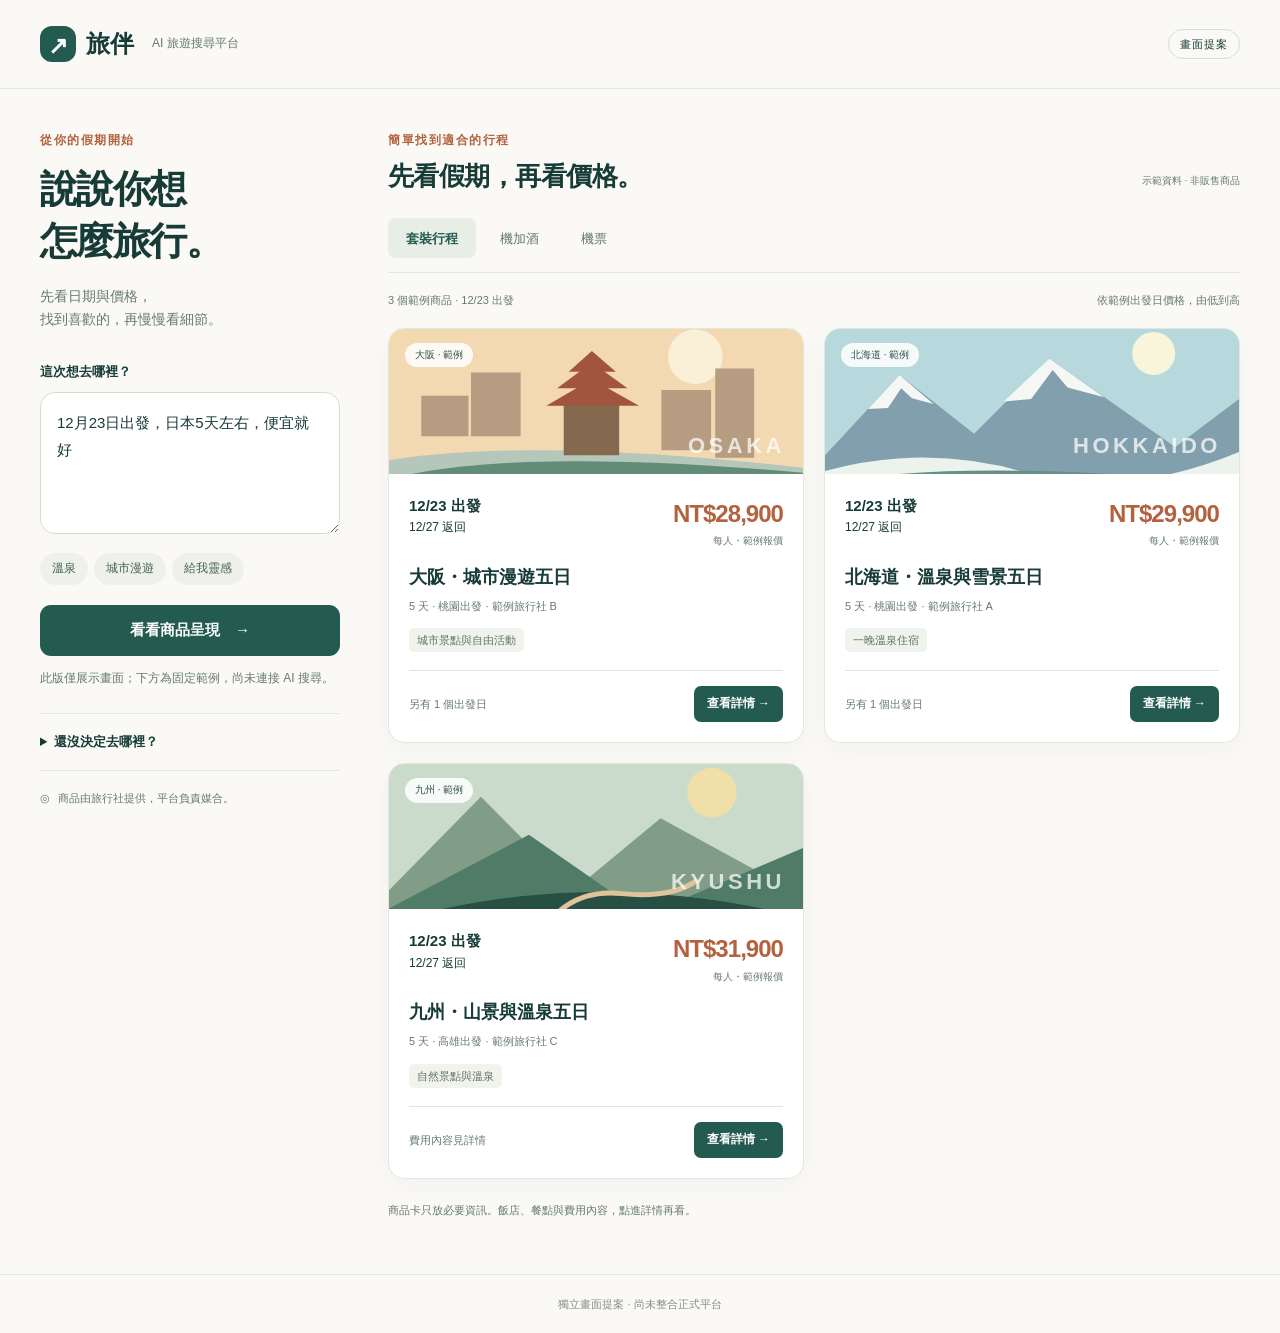
==== 作業區/獨立展示/index.html @ 34f6a296 "納入三家參考方向，新增獨立商品展示網頁" ====
<!doctype html>
<html lang="zh-Hant">
<head>
  <!-- 中文說明：獨立的畫面提案，僅讀取本資料夾範例資料，不連接商品系統或外部 AI。 -->
  <meta charset="utf-8"><meta name="viewport" content="width=device-width, initial-scale=1">
  <title>旅伴｜旅遊媒合畫面提案</title>
  <link rel="stylesheet" href="style.css"><script src="app.js" defer></script>
</head>
<body data-page="catalog">
  <header class="site-header"><a class="brand" href="index.html"><span class="brand-mark" aria-hidden="true">↗</span>旅伴<span class="brand-sub">AI 旅遊搜尋平台</span></a><span class="demo-badge">畫面提案</span></header>
  <main class="workspace">
    <aside class="search-panel" aria-label="需求輸入">
      <p class="eyebrow">從你的假期開始</p>
      <h1>說說你想<br>怎麼旅行。</h1>
      <p class="muted">先看日期與價格，<br>找到喜歡的，再慢慢看細節。</p>
      <form id="preview-form">
        <label for="request">這次想去哪裡？</label>
        <textarea id="request" maxlength="500" rows="4" placeholder="12月23日出發，日本5天左右，便宜就好">12月23日出發，日本5天左右，便宜就好</textarea>
        <div class="quick-tags" aria-label="填入需求文字"><button type="button" data-phrase="想泡溫泉">溫泉</button><button type="button" data-phrase="想逛街與看城市景點">城市漫遊</button><button type="button" data-phrase="還沒決定目的地，想聽旅遊建議">給我靈感</button></div>
        <button class="primary full" type="submit">看看商品呈現 <span aria-hidden="true">→</span></button>
        <p id="preview-status" class="small muted" role="status">此版僅展示畫面；下方為固定範例，尚未連接 AI 搜尋。</p>
      </form>
      <details class="inspiration"><summary>還沒決定去哪裡？</summary><p><span class="small-label">旅遊建議</span>想泡湯，可以先了解北海道；想逛街，可以先了解東京或大阪。建議不是可購買商品，日期與價格仍須看旅行社商品。</p></details>
      <div class="panel-foot"><span aria-hidden="true">◎</span> 商品由旅行社提供，平台負責媒合。</div>
    </aside>
    <section class="catalog" aria-labelledby="results-title">
      <div class="catalog-heading"><div><p class="eyebrow">簡單找到適合的行程</p><h2 id="results-title">先看假期，再看價格。</h2></div><span class="tiny-note">示範資料 · 非販售商品</span></div>
      <div class="category-tabs" role="group" aria-label="商品類型"><button type="button" data-category="tour" aria-pressed="true">套裝行程</button><button type="button" data-category="bundle" aria-pressed="false">機加酒</button><button type="button" data-category="flight" aria-pressed="false">機票</button></div>
      <div class="result-caption"><span id="result-count"></span><span>依範例出發日價格，由低到高</span></div>
      <div id="product-grid" class="product-grid"></div>
      <noscript><p>請啟用 JavaScript，以查看商品配置與詳情。</p></noscript>
      <p class="catalog-foot">商品卡只放必要資訊。飯店、餐點與費用內容，點進詳情再看。</p>
    </section>
  </main>
  <footer class="site-footer">獨立畫面提案 · 尚未整合正式平台</footer>
</body>
</html>
---- 作業區/獨立展示/style.css ----
/* 中文說明：共用視覺樣式。桌面將需求放左側；窄螢幕依序顯示輸入與單欄商品卡。 */
:root{--ink:#173b37;--muted:#667970;--paper:#faf9f5;--green:#245b50;--line:#e2e7df;--warm:#b3613e;--white:#fff; color-scheme:light}
*{box-sizing:border-box}body{margin:0;background:var(--paper);color:var(--ink);font:15px/1.65 "Microsoft JhengHei","Noto Sans TC",sans-serif}button,textarea,select{font:inherit}a{color:inherit}button,a,summary{touch-action:manipulation}button{cursor:pointer}a{text-decoration:none}button:focus-visible,a:focus-visible,summary:focus-visible,textarea:focus-visible,select:focus-visible{outline:3px solid #c98757;outline-offset:4px}button:disabled{cursor:default}h1,h2,h3,p{margin-top:0}h1,h2,h3{line-height:1.35}.muted{color:var(--muted)}.small{font-size:12px}.eyebrow{font-size:12px;letter-spacing:.13em;color:var(--warm);font-weight:700;margin-bottom:14px}
.site-header{max-width:1360px;margin:auto;padding:24px 40px;display:flex;align-items:center;justify-content:space-between;border-bottom:1px solid var(--line);gap:12px}.brand{display:flex;align-items:center;gap:10px;font-size:24px;font-weight:700;white-space:nowrap}.brand-mark{display:grid;place-items:center;background:var(--green);color:white;width:36px;height:36px;border-radius:12px}.brand-sub{font-size:12px;color:var(--muted);font-weight:400;margin-left:8px}.demo-badge{font-size:11px;letter-spacing:.08em;border:1px solid #d4ded4;border-radius:50px;padding:5px 11px;white-space:nowrap}
.workspace{max-width:1360px;margin:auto;padding:42px 40px 55px;display:grid;grid-template-columns:300px minmax(0,1fr);gap:48px}.search-panel{align-self:start;position:sticky;top:26px}.search-panel h1{font-size:38px;font-weight:700;letter-spacing:-.04em;margin-bottom:18px}.search-panel>.muted{margin-bottom:30px;font-size:14px}label{display:block;font-weight:700;font-size:13px;margin-bottom:9px}textarea{width:100%;resize:vertical;border:1px solid #d2ddd2;border-radius:15px;background:white;padding:16px;min-height:134px;max-height:350px;color:var(--ink);line-height:1.8}.quick-tags{display:flex;gap:6px;flex-wrap:wrap;margin:12px 0 20px}.quick-tags button{background:#edf1e9;border:0;padding:6px 12px;border-radius:50px;color:#476353;font-size:12px}.primary{background:var(--green);color:white;border:0;border-radius:11px;padding:13px 20px;min-height:46px;display:inline-flex;align-items:center;justify-content:center;gap:15px;font-weight:700}.primary:hover{background:#17463c}.full{width:100%}#preview-status{margin:12px 0 25px;line-height:1.7}.inspiration{border-top:1px solid var(--line);padding:17px 0}.inspiration summary{font-size:13px;cursor:pointer;font-weight:700}.inspiration p{font-size:13px;color:var(--muted);padding-top:14px;margin:0}.small-label{display:block;font-size:11px;font-weight:700;color:var(--warm);margin-bottom:5px}.panel-foot{border-top:1px solid var(--line);padding-top:18px;font-size:11px;color:var(--muted)}.panel-foot span{margin-right:5px}
.catalog-heading{display:flex;justify-content:space-between;align-items:flex-end;gap:16px;margin-bottom:24px}.catalog-heading .eyebrow{margin-bottom:9px}.catalog-heading h2{font-size:26px;margin:0;letter-spacing:-.02em}.tiny-note{color:var(--muted);font-size:10px;white-space:nowrap;padding-bottom:5px}.category-tabs{display:flex;gap:6px;border-bottom:1px solid var(--line);padding-bottom:14px}.category-tabs button{border:0;background:transparent;border-radius:7px;color:var(--muted);padding:8px 18px;font-size:13px;min-height:40px}.category-tabs button[aria-pressed=true]{background:#e8eee5;color:var(--green);font-weight:700}.result-caption{display:flex;justify-content:space-between;color:var(--muted);font-size:11px;gap:12px;margin:18px 0}.product-grid{display:grid;grid-template-columns:repeat(2,minmax(0,1fr));gap:20px}.product-card{background:white;border:1px solid var(--line);border-radius:16px;overflow:hidden;box-shadow:0 8px 25px #1b433309;transition:transform .15s}.product-card:hover{transform:translateY(-3px)}.cover{height:145px;position:relative;overflow:hidden;background:#d6e8e7}.cover svg{display:block;width:100%;height:100%;object-fit:cover}.cover-label{position:absolute;left:16px;top:14px;background:#ffffffdd;color:#315248;padding:4px 10px;border-radius:20px;font-size:10px}.cover-word{position:absolute;right:18px;bottom:9px;color:#ffffffba;font-size:22px;letter-spacing:.16em;font-weight:700}.card-body{padding:20px}.date-price{display:flex;justify-content:space-between;gap:10px;align-items:start;margin-bottom:15px}.date-block{font-size:12px}.date-block strong{display:block;font-size:15px;font-weight:700}.price{font-size:24px;font-weight:700;color:var(--warm);letter-spacing:-.04em;text-align:right;white-space:nowrap}.price small{display:block;color:var(--muted);font-size:10px;font-weight:400;letter-spacing:0}.card-body h3{font-size:18px;margin-bottom:8px}.meta{font-size:11px;color:var(--muted);margin:0 0 12px;overflow-wrap:anywhere}.highlight{display:inline-block;color:#617462;background:#f1f3ed;border-radius:5px;padding:3px 8px;font-size:11px;margin-bottom:18px}.card-bottom{display:flex;justify-content:space-between;align-items:center;gap:10px;border-top:1px solid var(--line);padding-top:15px}.other-dates{font-size:11px;color:var(--muted)}.card-link{background:var(--green);color:white;padding:8px 13px;border-radius:7px;font-size:12px;font-weight:700}.card-link:hover{background:#17463c}.catalog-foot{font-size:11px;color:var(--muted);margin:22px 0 0}.site-footer{text-align:center;border-top:1px solid var(--line);padding:20px;color:#829084;font-size:11px}
/* 中文說明：詳情頁將選定梯次和報價集中顯示，其他資訊按閱讀順序排列。 */
.detail-main{max-width:1000px;margin:auto;padding:30px 32px 55px}.back-link{font-size:13px;color:var(--muted);display:inline-block;margin-bottom:22px}.detail-layout{display:grid;grid-template-columns:minmax(0,1fr) 285px;gap:30px;align-items:start}.detail-content .cover{height:230px;border-radius:16px;margin-bottom:23px}.detail-content h1{font-size:30px;margin:0 0 9px}.detail-section{padding:22px 0;border-top:1px solid var(--line)}.detail-section h2{font-size:17px;margin-bottom:12px}.detail-section p{font-size:14px;margin-bottom:10px;color:#50645a}.itinerary{margin:0;padding-left:25px;color:#50645a;font-size:14px}.itinerary li{margin:8px 0}.booking-panel{position:sticky;top:24px;background:white;border:1px solid var(--line);border-radius:15px;padding:24px}.booking-panel h2{font-size:17px;margin-bottom:18px}.booking-panel select{width:100%;background:white;color:var(--ink);border:1px solid #d2ddd2;border-radius:8px;padding:10px;margin-bottom:16px}.booking-price{font-size:31px;color:var(--warm);font-weight:700;letter-spacing:-.04em;margin:0 0 10px}.booking-caption{font-size:12px;color:var(--muted);margin-bottom:23px}.contact-note{background:#f4f6ef;border-radius:8px;padding:12px;font-size:12px;margin-bottom:18px}.quiet-button{background:white;border:1px solid var(--line);padding:10px 13px;min-height:44px;border-radius:8px;color:var(--green);font-size:12px;font-weight:700}.contact-preview{margin:13px 0 0;font-size:12px;color:var(--muted)}.contact-preview[hidden]{display:none}.invalid-product{padding:40px;background:white;border:1px solid var(--line);border-radius:15px}
/* 中文說明：760px 以下移除左右分欄。手機保留同一份商品資訊，不額外複製資料。 */
@media(max-width:1050px){.workspace{gap:28px;grid-template-columns:260px minmax(0,1fr);padding:30px 26px}.catalog-heading{display:block}.tiny-note{display:block;margin-top:10px}.card-body{padding:16px}.date-price{display:block}.price{text-align:left;font-size:23px;margin-top:8px}.price small{display:inline;margin-left:7px}.search-panel h1{font-size:32px}.brand-sub{margin-left:3px}}
@media(max-width:760px){.site-header{padding:18px 20px}.brand-sub{display:none}.workspace{grid-template-columns:1fr;gap:30px;padding:30px 20px}.search-panel{position:static}.search-panel h1{font-size:30px;margin-bottom:10px}.search-panel h1 br,.search-panel>.muted br{display:none}.search-panel>.muted{margin-bottom:20px}.panel-foot{display:none}.inspiration{padding-bottom:0}.catalog-heading h2{font-size:24px}.detail-layout{grid-template-columns:1fr}.booking-panel{position:static;grid-row:1}.detail-main{padding:22px 20px}.detail-content h1{font-size:26px}.date-price{display:flex}.price{text-align:right;margin-top:0}.price small{display:block;margin:0}}
@media(max-width:500px){.product-grid{grid-template-columns:1fr}.cover{height:155px}.card-body{padding:20px}.result-caption{flex-wrap:wrap}.category-tabs button{padding:8px 16px}.detail-content .cover{height:185px}}
@media(prefers-reduced-motion:reduce){.product-card{transition:none}.product-card:hover{transform:none}}
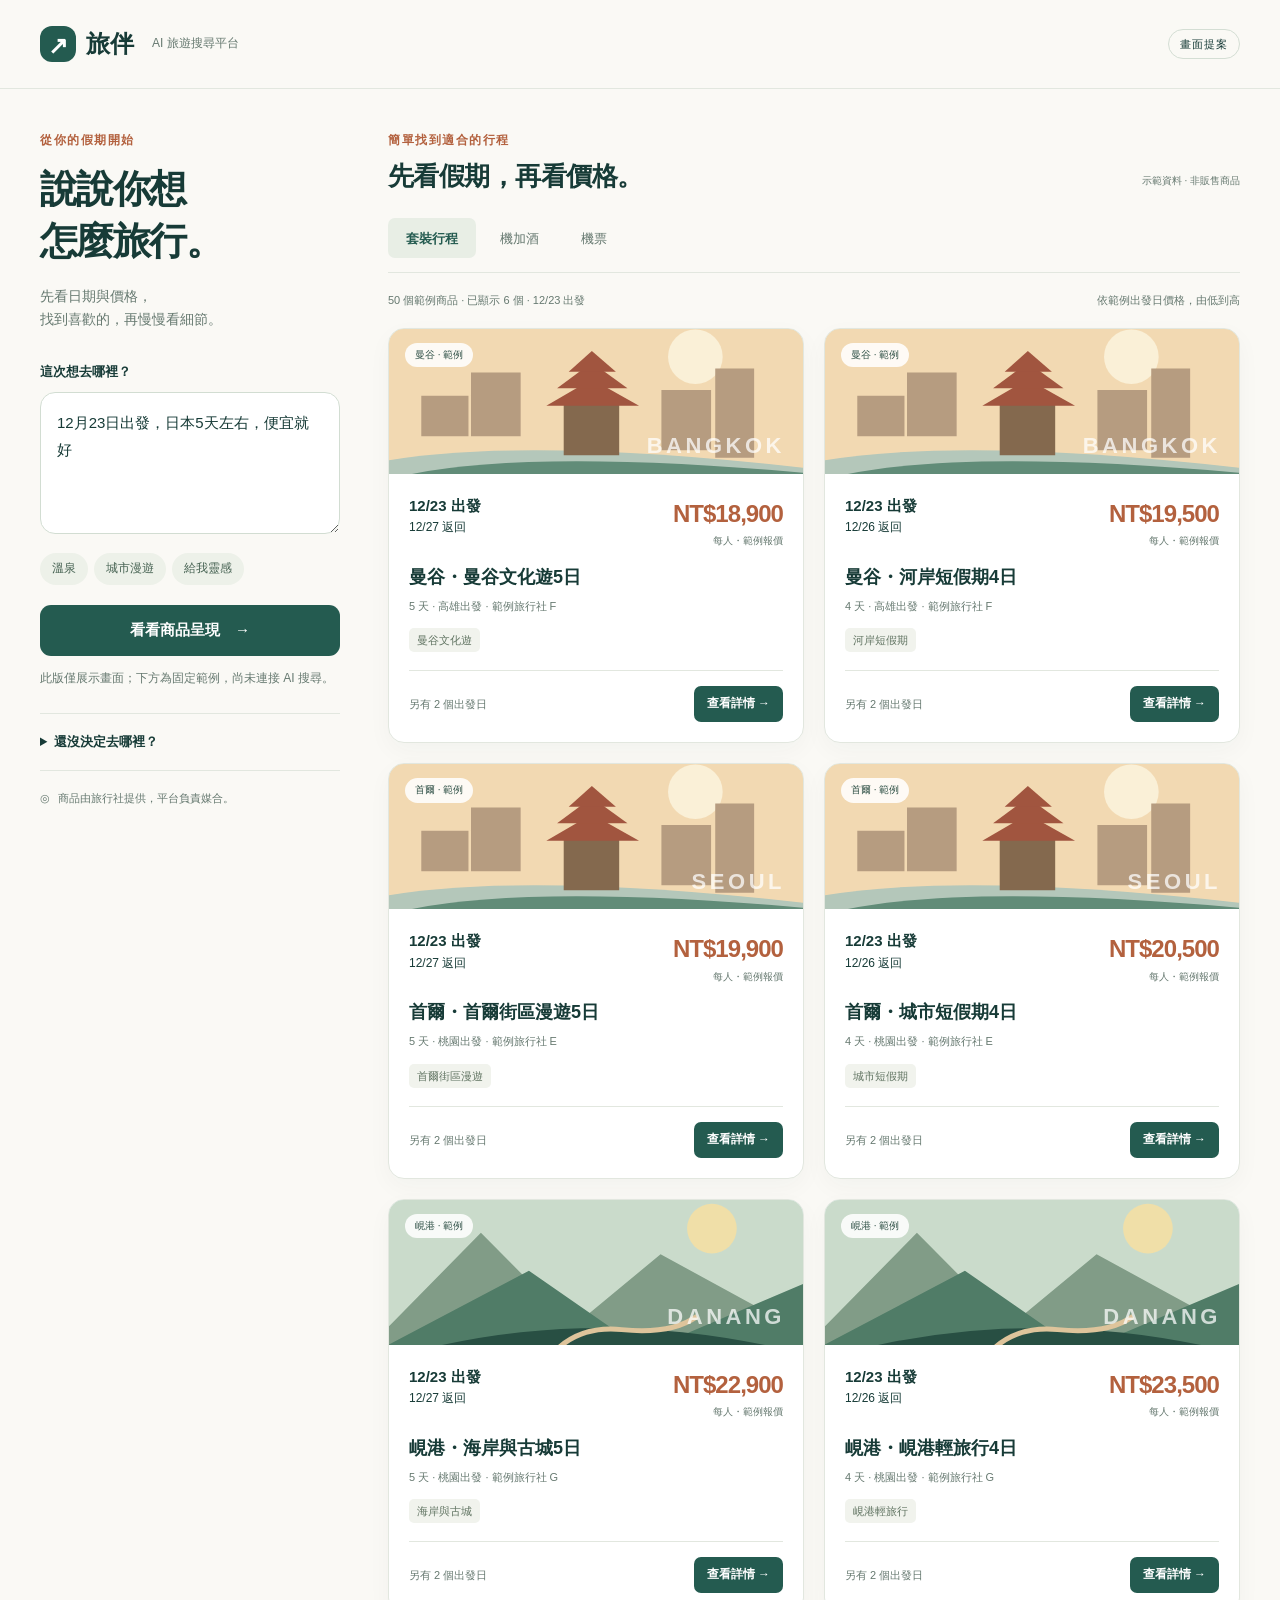
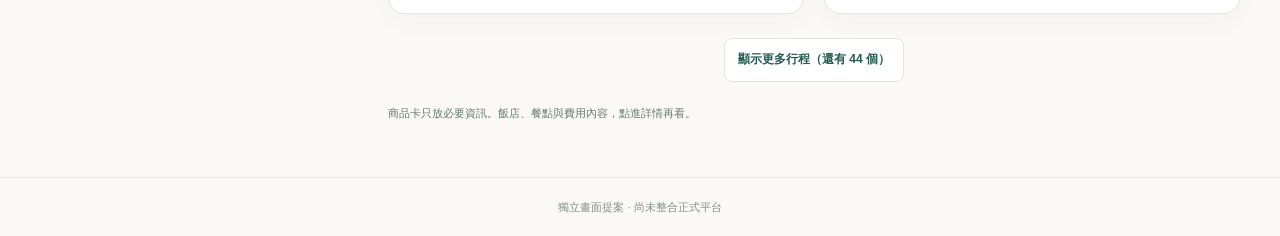
==== commit 3ca849ec: "新增50筆虛構套裝行程與逐批展開" ====
--- a/作業區/獨立展示/index.html
+++ b/作業區/獨立展示/index.html
@@ -4,7 +4,7 @@
   <!-- 中文說明：獨立的畫面提案，僅讀取本資料夾範例資料，不連接商品系統或外部 AI。 -->
   <meta charset="utf-8"><meta name="viewport" content="width=device-width, initial-scale=1">
   <title>旅伴｜旅遊媒合畫面提案</title>
-  <link rel="stylesheet" href="style.css"><script src="app.js" defer></script>
+  <link rel="stylesheet" href="style.css"><script src="sample-tours.js" defer></script><script src="app.js" defer></script>
 </head>
 <body data-page="catalog">
   <header class="site-header"><a class="brand" href="index.html"><span class="brand-mark" aria-hidden="true">↗</span>旅伴<span class="brand-sub">AI 旅遊搜尋平台</span></a><span class="demo-badge">畫面提案</span></header>
@@ -26,8 +26,10 @@
     <section class="catalog" aria-labelledby="results-title">
       <div class="catalog-heading"><div><p class="eyebrow">簡單找到適合的行程</p><h2 id="results-title">先看假期，再看價格。</h2></div><span class="tiny-note">示範資料 · 非販售商品</span></div>
       <div class="category-tabs" role="group" aria-label="商品類型"><button type="button" data-category="tour" aria-pressed="true">套裝行程</button><button type="button" data-category="bundle" aria-pressed="false">機加酒</button><button type="button" data-category="flight" aria-pressed="false">機票</button></div>
-      <div class="result-caption"><span id="result-count"></span><span>依範例出發日價格，由低到高</span></div>
+      <div class="result-caption"><span id="result-count" role="status"></span><span>依範例出發日價格，由低到高</span></div>
       <div id="product-grid" class="product-grid"></div>
+      <!-- 中文說明：每次只增加六張卡片；不把50筆同時塞進畫面。 -->
+      <div class="load-more-wrap"><button id="load-more" class="quiet-button" type="button" aria-controls="product-grid">顯示更多行程</button></div>
       <noscript><p>請啟用 JavaScript，以查看商品配置與詳情。</p></noscript>
       <p class="catalog-foot">商品卡只放必要資訊。飯店、餐點與費用內容，點進詳情再看。</p>
     </section>
--- a/作業區/獨立展示/style.css
+++ b/作業區/獨立展示/style.css
@@ -4,6 +4,7 @@
 .site-header{max-width:1360px;margin:auto;padding:24px 40px;display:flex;align-items:center;justify-content:space-between;border-bottom:1px solid var(--line);gap:12px}.brand{display:flex;align-items:center;gap:10px;font-size:24px;font-weight:700;white-space:nowrap}.brand-mark{display:grid;place-items:center;background:var(--green);color:white;width:36px;height:36px;border-radius:12px}.brand-sub{font-size:12px;color:var(--muted);font-weight:400;margin-left:8px}.demo-badge{font-size:11px;letter-spacing:.08em;border:1px solid #d4ded4;border-radius:50px;padding:5px 11px;white-space:nowrap}
 .workspace{max-width:1360px;margin:auto;padding:42px 40px 55px;display:grid;grid-template-columns:300px minmax(0,1fr);gap:48px}.search-panel{align-self:start;position:sticky;top:26px}.search-panel h1{font-size:38px;font-weight:700;letter-spacing:-.04em;margin-bottom:18px}.search-panel>.muted{margin-bottom:30px;font-size:14px}label{display:block;font-weight:700;font-size:13px;margin-bottom:9px}textarea{width:100%;resize:vertical;border:1px solid #d2ddd2;border-radius:15px;background:white;padding:16px;min-height:134px;max-height:350px;color:var(--ink);line-height:1.8}.quick-tags{display:flex;gap:6px;flex-wrap:wrap;margin:12px 0 20px}.quick-tags button{background:#edf1e9;border:0;padding:6px 12px;border-radius:50px;color:#476353;font-size:12px}.primary{background:var(--green);color:white;border:0;border-radius:11px;padding:13px 20px;min-height:46px;display:inline-flex;align-items:center;justify-content:center;gap:15px;font-weight:700}.primary:hover{background:#17463c}.full{width:100%}#preview-status{margin:12px 0 25px;line-height:1.7}.inspiration{border-top:1px solid var(--line);padding:17px 0}.inspiration summary{font-size:13px;cursor:pointer;font-weight:700}.inspiration p{font-size:13px;color:var(--muted);padding-top:14px;margin:0}.small-label{display:block;font-size:11px;font-weight:700;color:var(--warm);margin-bottom:5px}.panel-foot{border-top:1px solid var(--line);padding-top:18px;font-size:11px;color:var(--muted)}.panel-foot span{margin-right:5px}
 .catalog-heading{display:flex;justify-content:space-between;align-items:flex-end;gap:16px;margin-bottom:24px}.catalog-heading .eyebrow{margin-bottom:9px}.catalog-heading h2{font-size:26px;margin:0;letter-spacing:-.02em}.tiny-note{color:var(--muted);font-size:10px;white-space:nowrap;padding-bottom:5px}.category-tabs{display:flex;gap:6px;border-bottom:1px solid var(--line);padding-bottom:14px}.category-tabs button{border:0;background:transparent;border-radius:7px;color:var(--muted);padding:8px 18px;font-size:13px;min-height:40px}.category-tabs button[aria-pressed=true]{background:#e8eee5;color:var(--green);font-weight:700}.result-caption{display:flex;justify-content:space-between;color:var(--muted);font-size:11px;gap:12px;margin:18px 0}.product-grid{display:grid;grid-template-columns:repeat(2,minmax(0,1fr));gap:20px}.product-card{background:white;border:1px solid var(--line);border-radius:16px;overflow:hidden;box-shadow:0 8px 25px #1b433309;transition:transform .15s}.product-card:hover{transform:translateY(-3px)}.cover{height:145px;position:relative;overflow:hidden;background:#d6e8e7}.cover svg{display:block;width:100%;height:100%;object-fit:cover}.cover-label{position:absolute;left:16px;top:14px;background:#ffffffdd;color:#315248;padding:4px 10px;border-radius:20px;font-size:10px}.cover-word{position:absolute;right:18px;bottom:9px;color:#ffffffba;font-size:22px;letter-spacing:.16em;font-weight:700}.card-body{padding:20px}.date-price{display:flex;justify-content:space-between;gap:10px;align-items:start;margin-bottom:15px}.date-block{font-size:12px}.date-block strong{display:block;font-size:15px;font-weight:700}.price{font-size:24px;font-weight:700;color:var(--warm);letter-spacing:-.04em;text-align:right;white-space:nowrap}.price small{display:block;color:var(--muted);font-size:10px;font-weight:400;letter-spacing:0}.card-body h3{font-size:18px;margin-bottom:8px}.meta{font-size:11px;color:var(--muted);margin:0 0 12px;overflow-wrap:anywhere}.highlight{display:inline-block;color:#617462;background:#f1f3ed;border-radius:5px;padding:3px 8px;font-size:11px;margin-bottom:18px}.card-bottom{display:flex;justify-content:space-between;align-items:center;gap:10px;border-top:1px solid var(--line);padding-top:15px}.other-dates{font-size:11px;color:var(--muted)}.card-link{background:var(--green);color:white;padding:8px 13px;border-radius:7px;font-size:12px;font-weight:700}.card-link:hover{background:#17463c}.catalog-foot{font-size:11px;color:var(--muted);margin:22px 0 0}.site-footer{text-align:center;border-top:1px solid var(--line);padding:20px;color:#829084;font-size:11px}
+.load-more-wrap{display:flex;justify-content:center;margin-top:24px}.load-more-wrap button[hidden]{display:none}
 /* 中文說明：詳情頁將選定梯次和報價集中顯示，其他資訊按閱讀順序排列。 */
 .detail-main{max-width:1000px;margin:auto;padding:30px 32px 55px}.back-link{font-size:13px;color:var(--muted);display:inline-block;margin-bottom:22px}.detail-layout{display:grid;grid-template-columns:minmax(0,1fr) 285px;gap:30px;align-items:start}.detail-content .cover{height:230px;border-radius:16px;margin-bottom:23px}.detail-content h1{font-size:30px;margin:0 0 9px}.detail-section{padding:22px 0;border-top:1px solid var(--line)}.detail-section h2{font-size:17px;margin-bottom:12px}.detail-section p{font-size:14px;margin-bottom:10px;color:#50645a}.itinerary{margin:0;padding-left:25px;color:#50645a;font-size:14px}.itinerary li{margin:8px 0}.booking-panel{position:sticky;top:24px;background:white;border:1px solid var(--line);border-radius:15px;padding:24px}.booking-panel h2{font-size:17px;margin-bottom:18px}.booking-panel select{width:100%;background:white;color:var(--ink);border:1px solid #d2ddd2;border-radius:8px;padding:10px;margin-bottom:16px}.booking-price{font-size:31px;color:var(--warm);font-weight:700;letter-spacing:-.04em;margin:0 0 10px}.booking-caption{font-size:12px;color:var(--muted);margin-bottom:23px}.contact-note{background:#f4f6ef;border-radius:8px;padding:12px;font-size:12px;margin-bottom:18px}.quiet-button{background:white;border:1px solid var(--line);padding:10px 13px;min-height:44px;border-radius:8px;color:var(--green);font-size:12px;font-weight:700}.contact-preview{margin:13px 0 0;font-size:12px;color:var(--muted)}.contact-preview[hidden]{display:none}.invalid-product{padding:40px;background:white;border:1px solid var(--line);border-radius:15px}
 /* 中文說明：760px 以下移除左右分欄。手機保留同一份商品資訊，不額外複製資料。 */
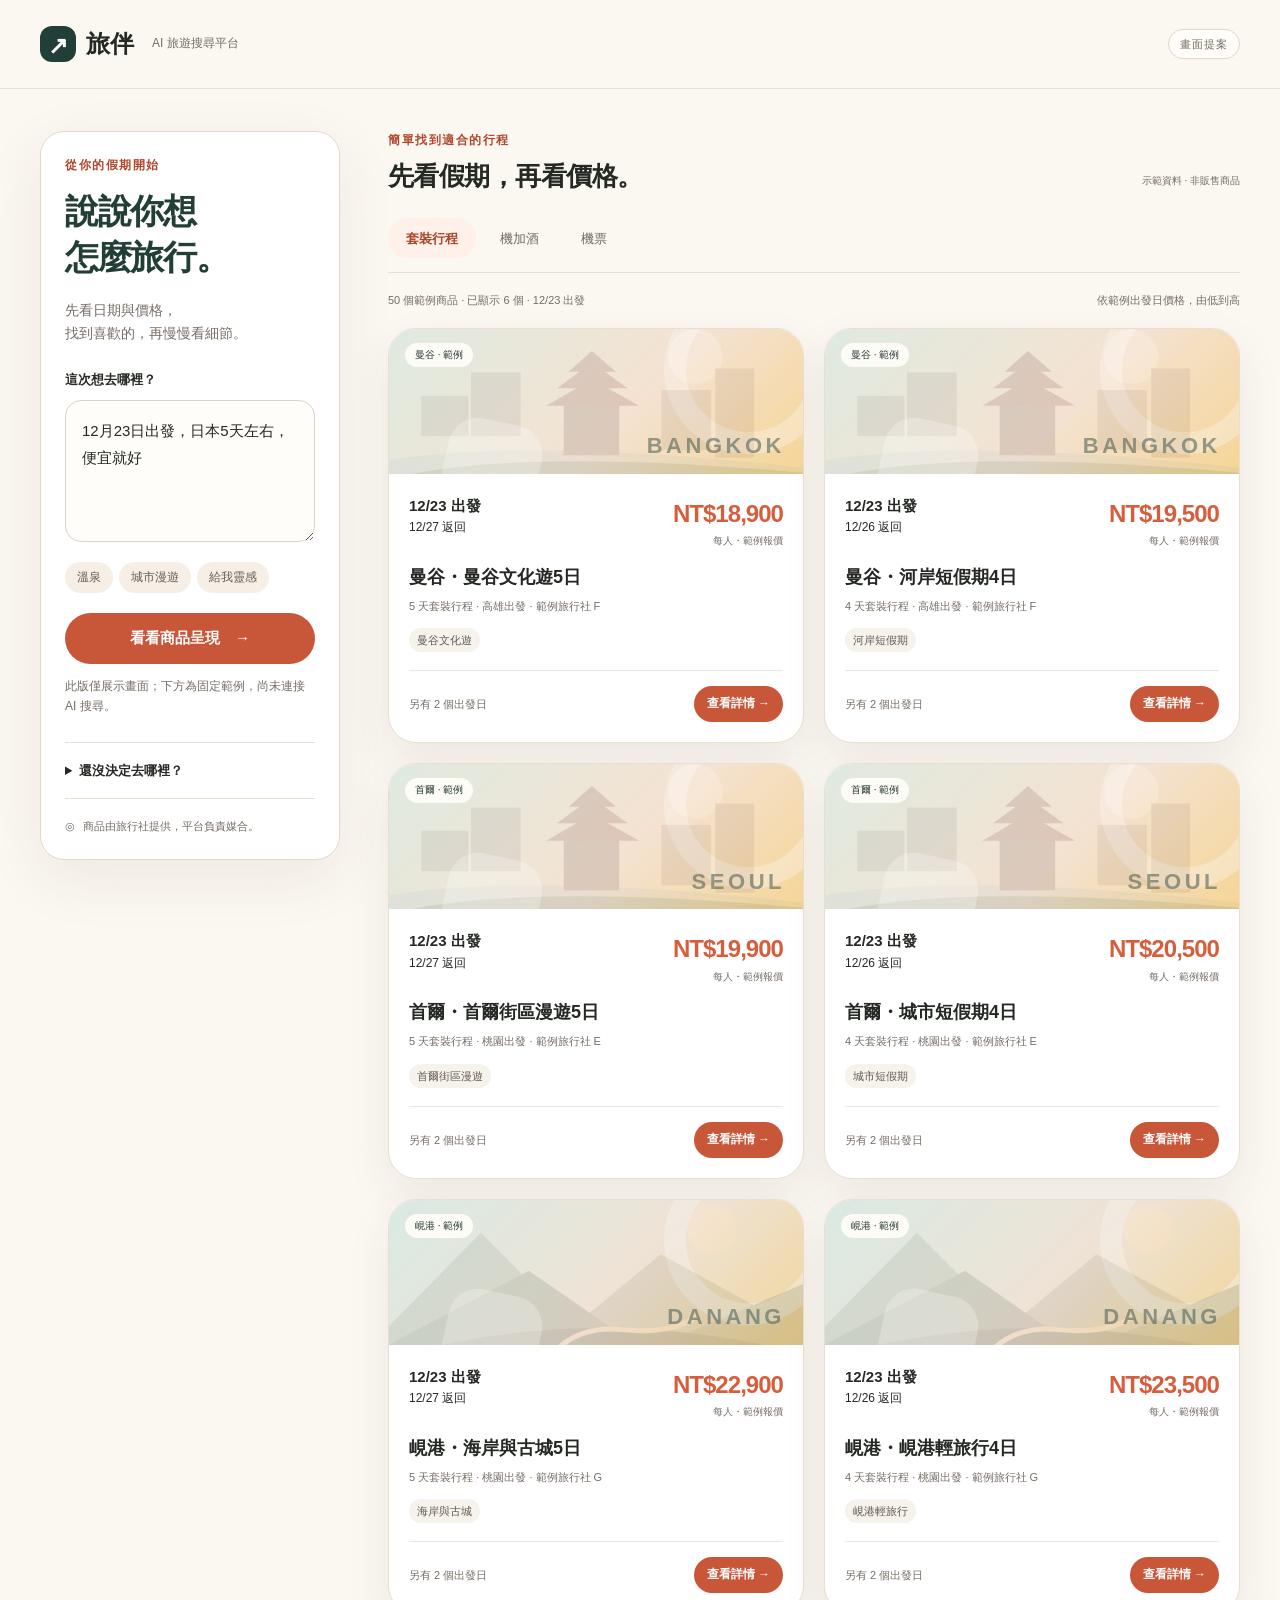
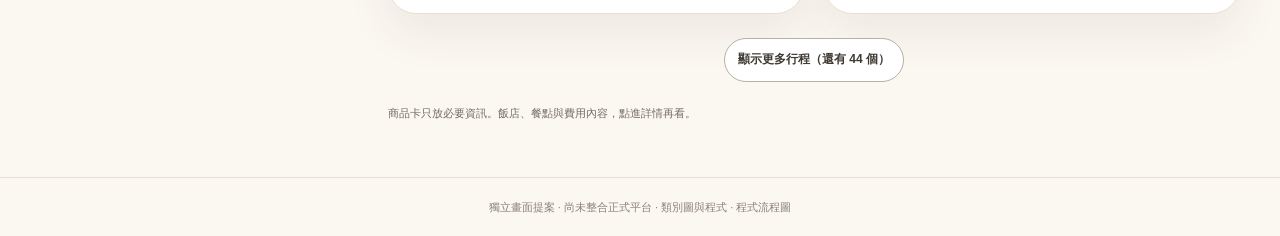
==== commit 9d92839f: "新增簡單商品類別圖與實際模型，接到展示頁並提供可執行例子" ====
--- a/作業區/獨立展示/index.html
+++ b/作業區/獨立展示/index.html
@@ -4,7 +4,7 @@
   <!-- 中文說明：獨立的畫面提案，僅讀取本資料夾範例資料，不連接商品系統或外部 AI。 -->
   <meta charset="utf-8"><meta name="viewport" content="width=device-width, initial-scale=1">
   <title>旅伴｜旅遊媒合畫面提案</title>
-  <link rel="stylesheet" href="style.css"><script src="sample-tours.js" defer></script><script src="app.js" defer></script>
+  <link rel="stylesheet" href="style.css"><script src="models.js" defer></script><script src="sample-tours.js" defer></script><script src="app.js" defer></script>
 </head>
 <body data-page="catalog">
   <header class="site-header"><a class="brand" href="index.html"><span class="brand-mark" aria-hidden="true">↗</span>旅伴<span class="brand-sub">AI 旅遊搜尋平台</span></a><span class="demo-badge">畫面提案</span></header>
@@ -34,6 +34,6 @@
       <p class="catalog-foot">商品卡只放必要資訊。飯店、餐點與費用內容，點進詳情再看。</p>
     </section>
   </main>
-  <footer class="site-footer">獨立畫面提案 · 尚未整合正式平台</footer>
+  <footer class="site-footer">獨立畫面提案 · 尚未整合正式平台 · <a href="objects.html">類別圖與程式</a> · <a href="flow.html">程式流程圖</a></footer>
 </body>
 </html>
--- a/作業區/獨立展示/style.css
+++ b/作業區/獨立展示/style.css
@@ -1,14 +1,37 @@
 /* 中文說明：共用視覺樣式。桌面將需求放左側；窄螢幕依序顯示輸入與單欄商品卡。 */
-:root{--ink:#173b37;--muted:#667970;--paper:#faf9f5;--green:#245b50;--line:#e2e7df;--warm:#b3613e;--white:#fff; color-scheme:light}
-*{box-sizing:border-box}body{margin:0;background:var(--paper);color:var(--ink);font:15px/1.65 "Microsoft JhengHei","Noto Sans TC",sans-serif}button,textarea,select{font:inherit}a{color:inherit}button,a,summary{touch-action:manipulation}button{cursor:pointer}a{text-decoration:none}button:focus-visible,a:focus-visible,summary:focus-visible,textarea:focus-visible,select:focus-visible{outline:3px solid #c98757;outline-offset:4px}button:disabled{cursor:default}h1,h2,h3,p{margin-top:0}h1,h2,h3{line-height:1.35}.muted{color:var(--muted)}.small{font-size:12px}.eyebrow{font-size:12px;letter-spacing:.13em;color:var(--warm);font-weight:700;margin-bottom:14px}
-.site-header{max-width:1360px;margin:auto;padding:24px 40px;display:flex;align-items:center;justify-content:space-between;border-bottom:1px solid var(--line);gap:12px}.brand{display:flex;align-items:center;gap:10px;font-size:24px;font-weight:700;white-space:nowrap}.brand-mark{display:grid;place-items:center;background:var(--green);color:white;width:36px;height:36px;border-radius:12px}.brand-sub{font-size:12px;color:var(--muted);font-weight:400;margin-left:8px}.demo-badge{font-size:11px;letter-spacing:.08em;border:1px solid #d4ded4;border-radius:50px;padding:5px 11px;white-space:nowrap}
-.workspace{max-width:1360px;margin:auto;padding:42px 40px 55px;display:grid;grid-template-columns:300px minmax(0,1fr);gap:48px}.search-panel{align-self:start;position:sticky;top:26px}.search-panel h1{font-size:38px;font-weight:700;letter-spacing:-.04em;margin-bottom:18px}.search-panel>.muted{margin-bottom:30px;font-size:14px}label{display:block;font-weight:700;font-size:13px;margin-bottom:9px}textarea{width:100%;resize:vertical;border:1px solid #d2ddd2;border-radius:15px;background:white;padding:16px;min-height:134px;max-height:350px;color:var(--ink);line-height:1.8}.quick-tags{display:flex;gap:6px;flex-wrap:wrap;margin:12px 0 20px}.quick-tags button{background:#edf1e9;border:0;padding:6px 12px;border-radius:50px;color:#476353;font-size:12px}.primary{background:var(--green);color:white;border:0;border-radius:11px;padding:13px 20px;min-height:46px;display:inline-flex;align-items:center;justify-content:center;gap:15px;font-weight:700}.primary:hover{background:#17463c}.full{width:100%}#preview-status{margin:12px 0 25px;line-height:1.7}.inspiration{border-top:1px solid var(--line);padding:17px 0}.inspiration summary{font-size:13px;cursor:pointer;font-weight:700}.inspiration p{font-size:13px;color:var(--muted);padding-top:14px;margin:0}.small-label{display:block;font-size:11px;font-weight:700;color:var(--warm);margin-bottom:5px}.panel-foot{border-top:1px solid var(--line);padding-top:18px;font-size:11px;color:var(--muted)}.panel-foot span{margin-right:5px}
-.catalog-heading{display:flex;justify-content:space-between;align-items:flex-end;gap:16px;margin-bottom:24px}.catalog-heading .eyebrow{margin-bottom:9px}.catalog-heading h2{font-size:26px;margin:0;letter-spacing:-.02em}.tiny-note{color:var(--muted);font-size:10px;white-space:nowrap;padding-bottom:5px}.category-tabs{display:flex;gap:6px;border-bottom:1px solid var(--line);padding-bottom:14px}.category-tabs button{border:0;background:transparent;border-radius:7px;color:var(--muted);padding:8px 18px;font-size:13px;min-height:40px}.category-tabs button[aria-pressed=true]{background:#e8eee5;color:var(--green);font-weight:700}.result-caption{display:flex;justify-content:space-between;color:var(--muted);font-size:11px;gap:12px;margin:18px 0}.product-grid{display:grid;grid-template-columns:repeat(2,minmax(0,1fr));gap:20px}.product-card{background:white;border:1px solid var(--line);border-radius:16px;overflow:hidden;box-shadow:0 8px 25px #1b433309;transition:transform .15s}.product-card:hover{transform:translateY(-3px)}.cover{height:145px;position:relative;overflow:hidden;background:#d6e8e7}.cover svg{display:block;width:100%;height:100%;object-fit:cover}.cover-label{position:absolute;left:16px;top:14px;background:#ffffffdd;color:#315248;padding:4px 10px;border-radius:20px;font-size:10px}.cover-word{position:absolute;right:18px;bottom:9px;color:#ffffffba;font-size:22px;letter-spacing:.16em;font-weight:700}.card-body{padding:20px}.date-price{display:flex;justify-content:space-between;gap:10px;align-items:start;margin-bottom:15px}.date-block{font-size:12px}.date-block strong{display:block;font-size:15px;font-weight:700}.price{font-size:24px;font-weight:700;color:var(--warm);letter-spacing:-.04em;text-align:right;white-space:nowrap}.price small{display:block;color:var(--muted);font-size:10px;font-weight:400;letter-spacing:0}.card-body h3{font-size:18px;margin-bottom:8px}.meta{font-size:11px;color:var(--muted);margin:0 0 12px;overflow-wrap:anywhere}.highlight{display:inline-block;color:#617462;background:#f1f3ed;border-radius:5px;padding:3px 8px;font-size:11px;margin-bottom:18px}.card-bottom{display:flex;justify-content:space-between;align-items:center;gap:10px;border-top:1px solid var(--line);padding-top:15px}.other-dates{font-size:11px;color:var(--muted)}.card-link{background:var(--green);color:white;padding:8px 13px;border-radius:7px;font-size:12px;font-weight:700}.card-link:hover{background:#17463c}.catalog-foot{font-size:11px;color:var(--muted);margin:22px 0 0}.site-footer{text-align:center;border-top:1px solid var(--line);padding:20px;color:#829084;font-size:11px}
+/* 中文說明：沿用商品版的米白、橘紅、深綠與暖色邊框；只調整外觀。 */
+:root{--ink:#252923;--muted:#756d64;--paper:#fbf7f1;--green:#213f36;--line:#e8ded2;--warm:#d65e3c;--accent:#c85638;--accent-hover:#ad432a;--white:#fff; color-scheme:light}
+*{box-sizing:border-box}body{margin:0;background:var(--paper);color:var(--ink);font:15px/1.65 "Microsoft JhengHei","Noto Sans TC",sans-serif}button,textarea,select{font:inherit}a{color:inherit}button,a,summary{touch-action:manipulation}button{cursor:pointer}a{text-decoration:none}button:focus-visible,a:focus-visible,summary:focus-visible,textarea:focus-visible,select:focus-visible{outline:3px solid #d65e3c;outline-offset:4px}button:disabled{cursor:default}h1,h2,h3,p{margin-top:0}h1,h2,h3{line-height:1.35}.muted{color:var(--muted)}.small{font-size:12px}.eyebrow{font-size:12px;letter-spacing:.13em;color:var(--warm);font-weight:700;margin-bottom:14px}
+.site-header{max-width:1360px;margin:auto;padding:24px 40px;display:flex;align-items:center;justify-content:space-between;border-bottom:1px solid var(--line);gap:12px}.brand{display:flex;align-items:center;gap:10px;font-size:24px;font-weight:700;white-space:nowrap}.brand-mark{display:grid;place-items:center;background:var(--green);color:white;width:36px;height:36px;border-radius:12px}.brand-sub{font-size:12px;color:var(--muted);font-weight:400;margin-left:8px}.demo-badge{font-size:11px;letter-spacing:.08em;border:1px solid #e4d6c8;border-radius:50px;padding:5px 11px;white-space:nowrap}
+.workspace{max-width:1360px;margin:auto;padding:42px 40px 55px;display:grid;grid-template-columns:300px minmax(0,1fr);gap:48px}.search-panel{align-self:start;position:sticky;top:26px}.search-panel h1{font-size:38px;font-weight:700;letter-spacing:-.04em;margin-bottom:18px}.search-panel>.muted{margin-bottom:30px;font-size:14px}label{display:block;font-weight:700;font-size:13px;margin-bottom:9px}textarea{width:100%;resize:vertical;border:1px solid #ded2c7;border-radius:15px;background:white;padding:16px;min-height:134px;max-height:350px;color:var(--ink);line-height:1.8}.quick-tags{display:flex;gap:6px;flex-wrap:wrap;margin:12px 0 20px}.quick-tags button{background:#f7efe6;border:0;padding:6px 12px;border-radius:50px;color:#665d54;font-size:12px}.primary{background:var(--green);color:white;border:0;border-radius:11px;padding:13px 20px;min-height:46px;display:inline-flex;align-items:center;justify-content:center;gap:15px;font-weight:700}.primary:hover{background:#17463c}.full{width:100%}#preview-status{margin:12px 0 25px;line-height:1.7}.inspiration{border-top:1px solid var(--line);padding:17px 0}.inspiration summary{font-size:13px;cursor:pointer;font-weight:700}.inspiration p{font-size:13px;color:var(--muted);padding-top:14px;margin:0}.small-label{display:block;font-size:11px;font-weight:700;color:var(--warm);margin-bottom:5px}.panel-foot{border-top:1px solid var(--line);padding-top:18px;font-size:11px;color:var(--muted)}.panel-foot span{margin-right:5px}
+.catalog-heading{display:flex;justify-content:space-between;align-items:flex-end;gap:16px;margin-bottom:24px}.catalog-heading .eyebrow{margin-bottom:9px}.catalog-heading h2{font-size:26px;margin:0;letter-spacing:-.02em}.tiny-note{color:var(--muted);font-size:10px;white-space:nowrap;padding-bottom:5px}.category-tabs{display:flex;gap:6px;border-bottom:1px solid var(--line);padding-bottom:14px}.category-tabs button{border:0;background:transparent;border-radius:7px;color:var(--muted);padding:8px 18px;font-size:13px;min-height:40px}.category-tabs button[aria-pressed=true]{background:#fff0e9;color:var(--green);font-weight:700}.result-caption{display:flex;justify-content:space-between;color:var(--muted);font-size:11px;gap:12px;margin:18px 0}.product-grid{display:grid;grid-template-columns:repeat(2,minmax(0,1fr));gap:20px}.product-card{background:white;border:1px solid var(--line);border-radius:16px;overflow:hidden;box-shadow:0 8px 25px #4f3f3114;transition:transform .15s}.product-card:hover{transform:translateY(-3px)}.cover{height:145px;position:relative;overflow:hidden;background:#f8e5d6}.cover svg{display:block;width:100%;height:100%;object-fit:cover}.cover-label{position:absolute;left:16px;top:14px;background:#ffffffdd;color:#283a34;padding:4px 10px;border-radius:20px;font-size:10px}.cover-word{position:absolute;right:18px;bottom:9px;color:#ffffffba;font-size:22px;letter-spacing:.16em;font-weight:700}.card-body{padding:20px}.date-price{display:flex;justify-content:space-between;gap:10px;align-items:start;margin-bottom:15px}.date-block{font-size:12px}.date-block strong{display:block;font-size:15px;font-weight:700}.price{font-size:24px;font-weight:700;color:var(--warm);letter-spacing:-.04em;text-align:right;white-space:nowrap}.price small{display:block;color:var(--muted);font-size:10px;font-weight:400;letter-spacing:0}.card-body h3{font-size:18px;margin-bottom:8px}.meta{font-size:11px;color:var(--muted);margin:0 0 12px;overflow-wrap:anywhere}.highlight{display:inline-block;color:#62594f;background:#f6f2ec;border-radius:5px;padding:3px 8px;font-size:11px;margin-bottom:18px}.card-bottom{display:flex;justify-content:space-between;align-items:center;gap:10px;border-top:1px solid var(--line);padding-top:15px}.other-dates{font-size:11px;color:var(--muted)}.card-link{background:var(--green);color:white;padding:8px 13px;border-radius:7px;font-size:12px;font-weight:700}.card-link:hover{background:#17463c}.catalog-foot{font-size:11px;color:var(--muted);margin:22px 0 0}.site-footer{text-align:center;border-top:1px solid var(--line);padding:20px;color:#8a8178;font-size:11px}
 .load-more-wrap{display:flex;justify-content:center;margin-top:24px}.load-more-wrap button[hidden]{display:none}
 /* 中文說明：詳情頁將選定梯次和報價集中顯示，其他資訊按閱讀順序排列。 */
-.detail-main{max-width:1000px;margin:auto;padding:30px 32px 55px}.back-link{font-size:13px;color:var(--muted);display:inline-block;margin-bottom:22px}.detail-layout{display:grid;grid-template-columns:minmax(0,1fr) 285px;gap:30px;align-items:start}.detail-content .cover{height:230px;border-radius:16px;margin-bottom:23px}.detail-content h1{font-size:30px;margin:0 0 9px}.detail-section{padding:22px 0;border-top:1px solid var(--line)}.detail-section h2{font-size:17px;margin-bottom:12px}.detail-section p{font-size:14px;margin-bottom:10px;color:#50645a}.itinerary{margin:0;padding-left:25px;color:#50645a;font-size:14px}.itinerary li{margin:8px 0}.booking-panel{position:sticky;top:24px;background:white;border:1px solid var(--line);border-radius:15px;padding:24px}.booking-panel h2{font-size:17px;margin-bottom:18px}.booking-panel select{width:100%;background:white;color:var(--ink);border:1px solid #d2ddd2;border-radius:8px;padding:10px;margin-bottom:16px}.booking-price{font-size:31px;color:var(--warm);font-weight:700;letter-spacing:-.04em;margin:0 0 10px}.booking-caption{font-size:12px;color:var(--muted);margin-bottom:23px}.contact-note{background:#f4f6ef;border-radius:8px;padding:12px;font-size:12px;margin-bottom:18px}.quiet-button{background:white;border:1px solid var(--line);padding:10px 13px;min-height:44px;border-radius:8px;color:var(--green);font-size:12px;font-weight:700}.contact-preview{margin:13px 0 0;font-size:12px;color:var(--muted)}.contact-preview[hidden]{display:none}.invalid-product{padding:40px;background:white;border:1px solid var(--line);border-radius:15px}
+.detail-main{max-width:1000px;margin:auto;padding:30px 32px 55px}.back-link{font-size:13px;color:var(--muted);display:inline-block;margin-bottom:22px}.detail-layout{display:grid;grid-template-columns:minmax(0,1fr) 285px;gap:30px;align-items:start}.detail-content .cover{height:230px;border-radius:16px;margin-bottom:23px}.detail-content h1{font-size:30px;margin:0 0 9px}.detail-section{padding:22px 0;border-top:1px solid var(--line)}.detail-section h2{font-size:17px;margin-bottom:12px}.detail-section p{font-size:14px;margin-bottom:10px;color:#62594f}.itinerary{margin:0;padding-left:25px;color:#62594f;font-size:14px}.itinerary li{margin:8px 0}.booking-panel{position:sticky;top:24px;background:white;border:1px solid var(--line);border-radius:15px;padding:24px}.booking-panel h2{font-size:17px;margin-bottom:18px}.booking-panel select{width:100%;background:white;color:var(--ink);border:1px solid #ded2c7;border-radius:8px;padding:10px;margin-bottom:16px}.booking-price{font-size:31px;color:var(--warm);font-weight:700;letter-spacing:-.04em;margin:0 0 10px}.booking-caption{font-size:12px;color:var(--muted);margin-bottom:23px}.contact-note{background:#f7efe6;border-radius:8px;padding:12px;font-size:12px;margin-bottom:18px}.quiet-button{background:white;border:1px solid var(--line);padding:10px 13px;min-height:44px;border-radius:8px;color:var(--green);font-size:12px;font-weight:700}.contact-preview{margin:13px 0 0;font-size:12px;color:var(--muted)}.contact-preview[hidden]{display:none}.invalid-product{padding:40px;background:white;border:1px solid var(--line);border-radius:15px}
 /* 中文說明：760px 以下移除左右分欄。手機保留同一份商品資訊，不額外複製資料。 */
 @media(max-width:1050px){.workspace{gap:28px;grid-template-columns:260px minmax(0,1fr);padding:30px 26px}.catalog-heading{display:block}.tiny-note{display:block;margin-top:10px}.card-body{padding:16px}.date-price{display:block}.price{text-align:left;font-size:23px;margin-top:8px}.price small{display:inline;margin-left:7px}.search-panel h1{font-size:32px}.brand-sub{margin-left:3px}}
 @media(max-width:760px){.site-header{padding:18px 20px}.brand-sub{display:none}.workspace{grid-template-columns:1fr;gap:30px;padding:30px 20px}.search-panel{position:static}.search-panel h1{font-size:30px;margin-bottom:10px}.search-panel h1 br,.search-panel>.muted br{display:none}.search-panel>.muted{margin-bottom:20px}.panel-foot{display:none}.inspiration{padding-bottom:0}.catalog-heading h2{font-size:24px}.detail-layout{grid-template-columns:1fr}.booking-panel{position:static;grid-row:1}.detail-main{padding:22px 20px}.detail-content h1{font-size:26px}.date-price{display:flex}.price{text-align:right;margin-top:0}.price small{display:block;margin:0}}
 @media(max-width:500px){.product-grid{grid-template-columns:1fr}.cover{height:155px}.card-body{padding:20px}.result-caption{flex-wrap:wrap}.category-tabs button{padding:8px 16px}.detail-content .cover{height:185px}}
 @media(prefers-reduced-motion:reduce){.product-card{transition:none}.product-card:hover{transform:none}}
+
+/* 中文說明：商品版視覺套用到既有元件；不新增搜尋、會員或交易功能。 */
+.site-header{border-bottom-color:#eadfd3}.demo-badge{background:#fffdf9;color:#756d64}
+.eyebrow,.small-label{color:#af472d}
+.search-panel{background:#fff;border:1px solid #e4d6c8;border-radius:24px;padding:24px;box-shadow:0 18px 60px rgba(93,67,49,.08)}
+.search-panel h1{font-size:34px;color:#213f36}.search-panel>.muted{margin-bottom:24px}
+textarea{background:#fffdf9;border-color:#ded2c7;border-radius:16px}
+.primary,.card-link{background:var(--accent);border-radius:50px}.primary:hover,.card-link:hover{background:var(--accent-hover)}
+.category-tabs button{border-radius:50px}.category-tabs button[aria-pressed=true]{color:#a84427;background:#fff0e9}
+.product-card{border-radius:28px;border-color:#e8ded2;box-shadow:0 18px 45px rgba(79,63,49,.08)}
+.product-card:hover{box-shadow:0 24px 55px rgba(79,63,49,.13)}
+.cover{background:linear-gradient(135deg,#dcefe9 0%,#f8e5d6 58%,#f9d48b 100%)}
+.cover svg{opacity:.22;filter:saturate(.6)}
+.cover::before{content:"";position:absolute;right:-30px;top:-44px;width:125px;height:125px;border:22px solid #ffffff59;border-radius:50%;pointer-events:none}
+.cover::after{content:"";position:absolute;left:55px;bottom:-42px;width:95px;height:95px;transform:rotate(12deg);background:#ffffff40;border-radius:30px;pointer-events:none}
+.cover-label{z-index:1;background:#fffdf9e8;color:#283a34}.cover-word{z-index:1;color:#52645a99}
+.highlight{border-radius:50px;background:#f6f2ec}.card-bottom{border-color:#eee7df}
+.quiet-button{border-radius:50px;border-color:#b9afa3;color:#403a34}.quiet-button:hover{background:#f6f0e9}
+.booking-panel{border-color:#e4d6c8;border-radius:24px;box-shadow:0 18px 45px rgba(79,63,49,.06)}
+.detail-content .cover{border-radius:28px}.contact-note{border-radius:14px}.brand-mark{background:#213f36}
+@media(max-width:1050px){.search-panel{padding:20px}.search-panel h1{font-size:30px}}
+@media(max-width:760px){.search-panel{padding:22px}.search-panel h1{font-size:28px}.workspace{gap:26px}.card-body{padding:22px}}
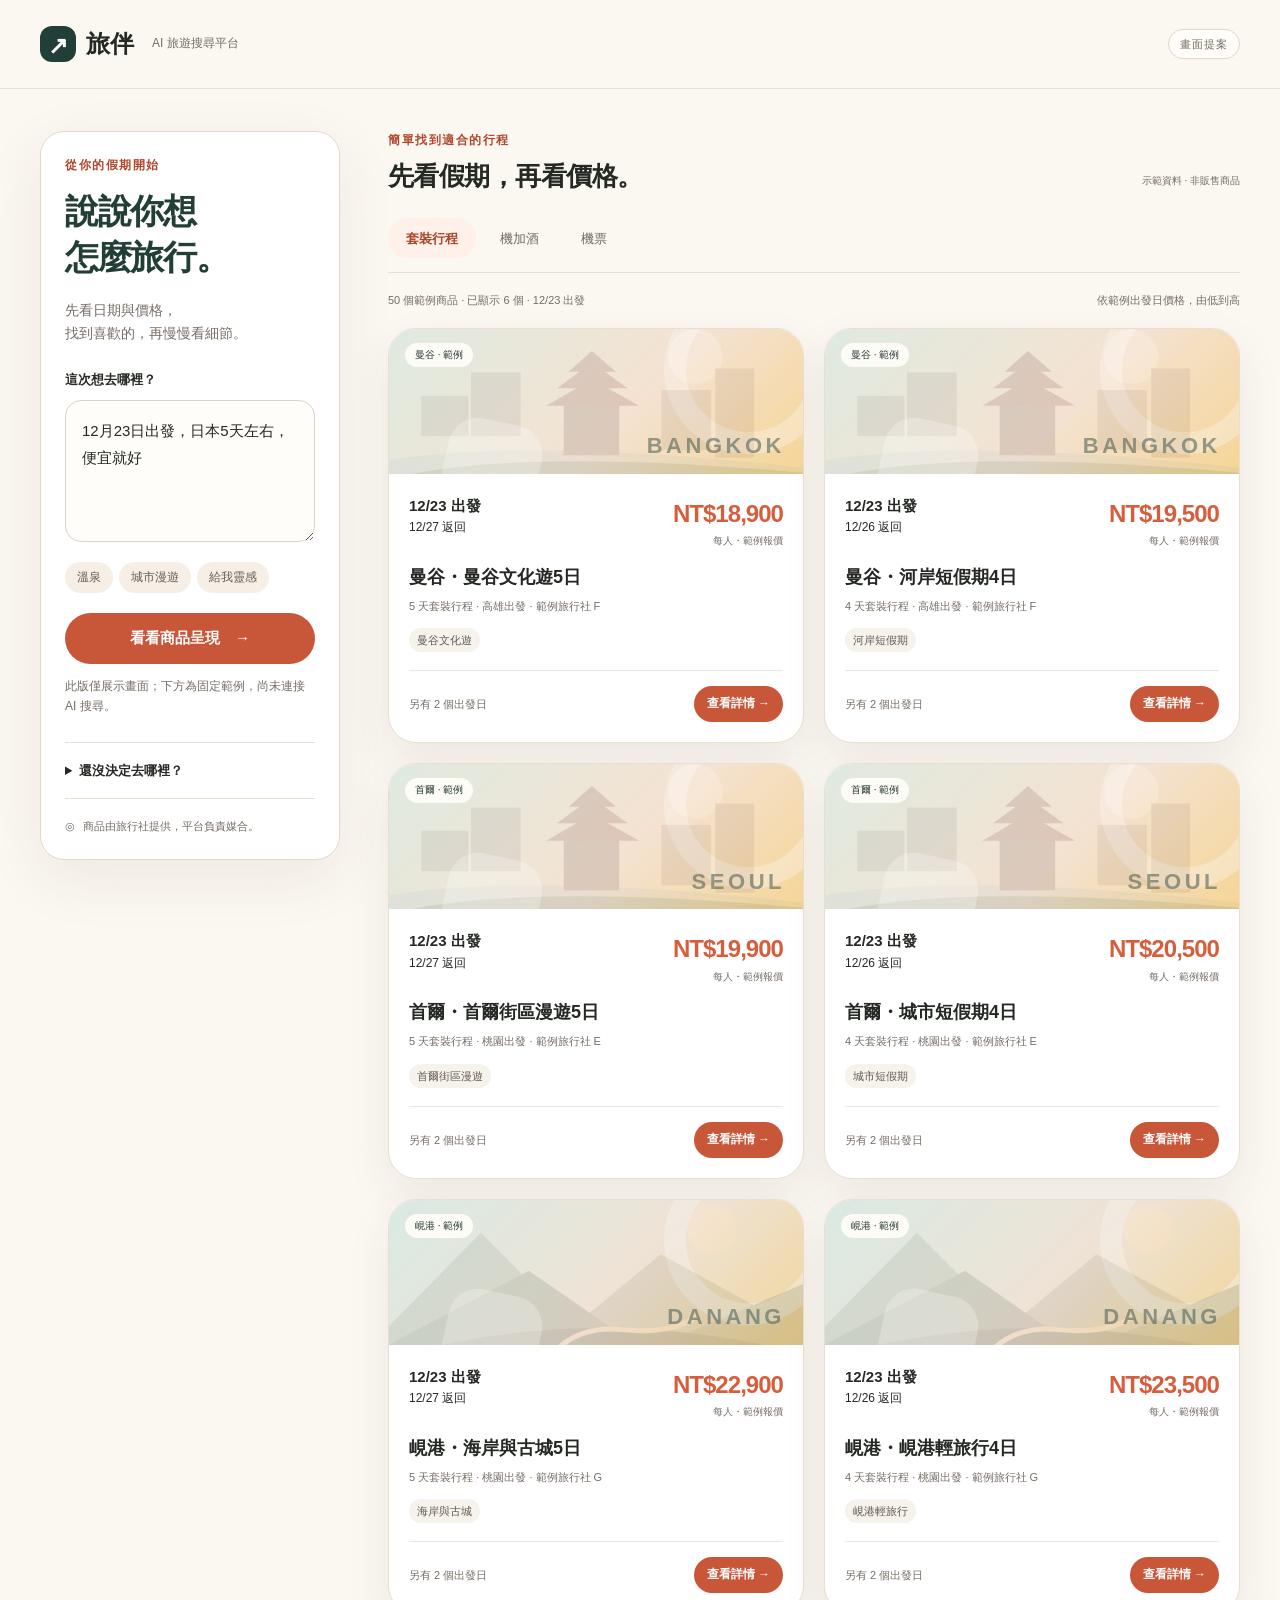
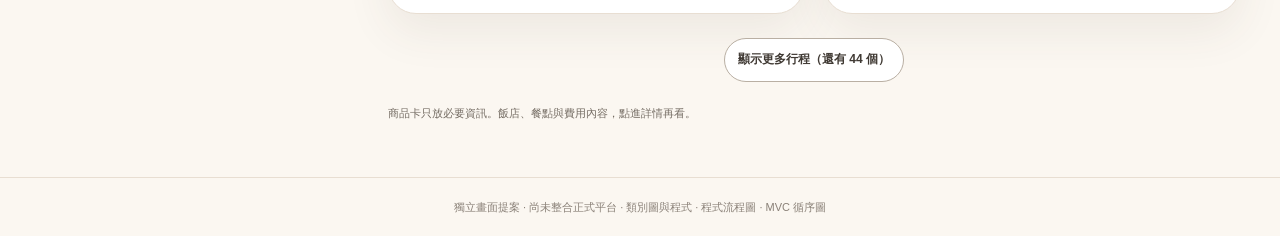
==== commit 9b09ceb9: "補上日期報價的 MVC 循序圖與對應介面控制類別" ====
--- a/作業區/獨立展示/index.html
+++ b/作業區/獨立展示/index.html
@@ -34,6 +34,6 @@
       <p class="catalog-foot">商品卡只放必要資訊。飯店、餐點與費用內容，點進詳情再看。</p>
     </section>
   </main>
-  <footer class="site-footer">獨立畫面提案 · 尚未整合正式平台 · <a href="objects.html">類別圖與程式</a> · <a href="flow.html">程式流程圖</a></footer>
+  <footer class="site-footer">獨立畫面提案 · 尚未整合正式平台 · <a href="objects.html">類別圖與程式</a> · <a href="flow.html">程式流程圖</a> · <a href="sequence.html">MVC 循序圖</a></footer>
 </body>
 </html>
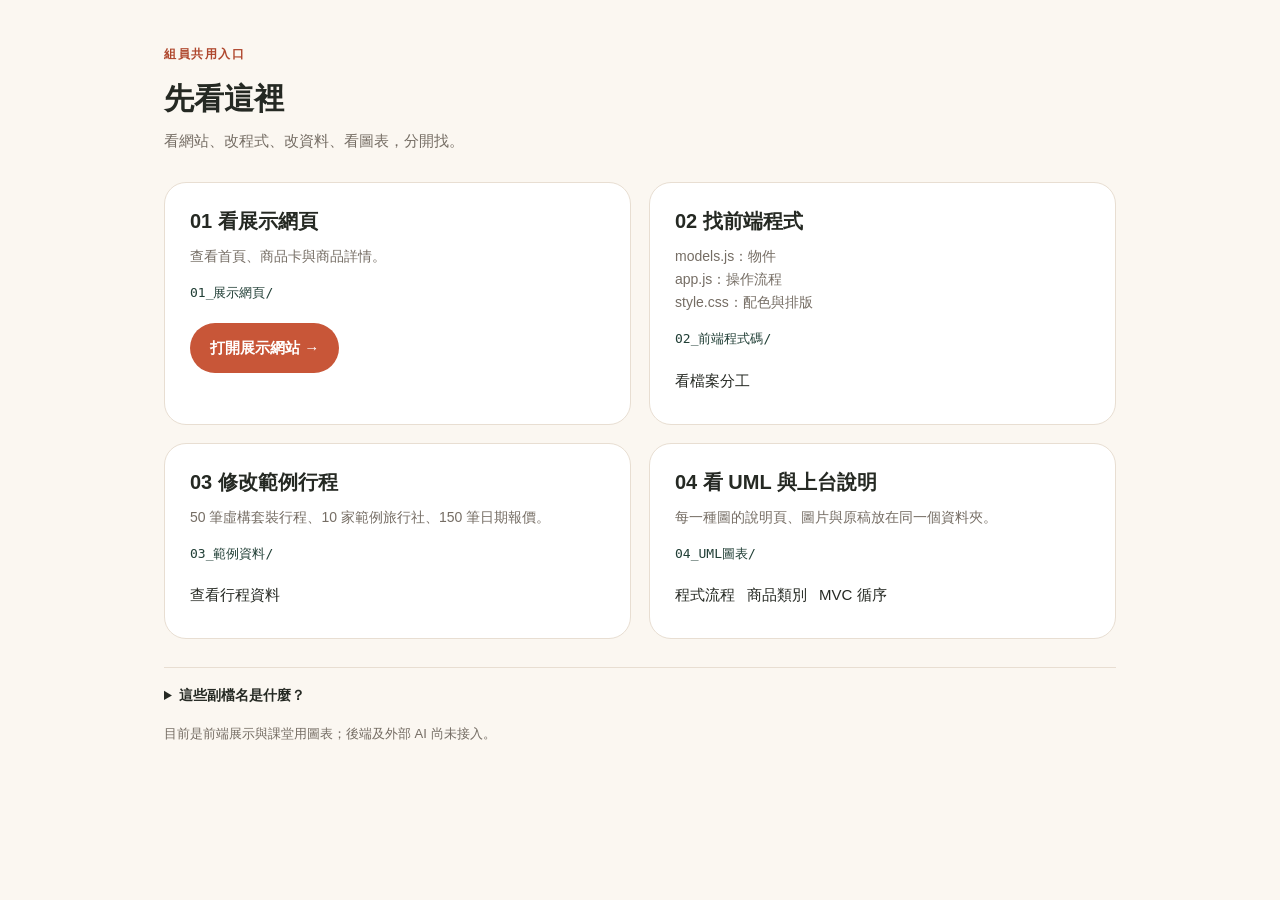
==== commit f1443873: "依網頁、前端程式、範例資料與 UML 分類展示檔案，新增中文入口" ====
--- a/作業區/獨立展示/index.html
+++ b/作業區/獨立展示/index.html
@@ -1,39 +1,28 @@
 <!doctype html>
 <html lang="zh-Hant">
 <head>
-  <!-- 中文說明：獨立的畫面提案，僅讀取本資料夾範例資料，不連接商品系統或外部 AI。 -->
-  <meta charset="utf-8"><meta name="viewport" content="width=device-width, initial-scale=1">
-  <title>旅伴｜旅遊媒合畫面提案</title>
-  <link rel="stylesheet" href="style.css"><script src="models.js" defer></script><script src="sample-tours.js" defer></script><script src="app.js" defer></script>
+  <!-- 中文說明：組員入口只提供資料夾導覽，不在這裡放商品或複製應用程式。 -->
+  <meta charset="utf-8"><meta name="viewport" content="width=device-width,initial-scale=1">
+  <title>先看這裡｜獨立展示資料夾導覽</title>
+  <link rel="stylesheet" href="02_前端程式碼/style.css">
+  <style>
+    /* 中文說明：四類工作分成四張卡，手機單欄；詳細副檔名說明預設收起。 */
+    .folder-main{max-width:1000px;margin:auto;padding:45px 24px}.folder-main h1{font-size:30px;margin:10px 0}.folder-grid{display:grid;grid-template-columns:repeat(2,minmax(0,1fr));gap:18px;margin:28px 0}.folder-card{background:#fff;border:1px solid var(--line);border-radius:22px;padding:25px}.folder-card h2{font-size:20px;margin:0 0 10px}.folder-card p{font-size:14px;color:var(--muted)}.folder-path{display:block;font-size:13px;color:var(--green);margin:14px 0;overflow-wrap:anywhere}.folder-card a{display:inline-block;margin:5px 12px 5px 0}.folder-help{border-top:1px solid var(--line);padding:16px 0;font-size:14px}.folder-help summary{cursor:pointer;font-weight:700}.folder-help p{line-height:1.9}.folder-note{font-size:13px;color:var(--muted)}@media(max-width:650px){.folder-grid{grid-template-columns:1fr}.folder-main{padding:28px 18px}}
+  </style>
 </head>
-<body data-page="catalog">
-  <header class="site-header"><a class="brand" href="index.html"><span class="brand-mark" aria-hidden="true">↗</span>旅伴<span class="brand-sub">AI 旅遊搜尋平台</span></a><span class="demo-badge">畫面提案</span></header>
-  <main class="workspace">
-    <aside class="search-panel" aria-label="需求輸入">
-      <p class="eyebrow">從你的假期開始</p>
-      <h1>說說你想<br>怎麼旅行。</h1>
-      <p class="muted">先看日期與價格，<br>找到喜歡的，再慢慢看細節。</p>
-      <form id="preview-form">
-        <label for="request">這次想去哪裡？</label>
-        <textarea id="request" maxlength="500" rows="4" placeholder="12月23日出發，日本5天左右，便宜就好">12月23日出發，日本5天左右，便宜就好</textarea>
-        <div class="quick-tags" aria-label="填入需求文字"><button type="button" data-phrase="想泡溫泉">溫泉</button><button type="button" data-phrase="想逛街與看城市景點">城市漫遊</button><button type="button" data-phrase="還沒決定目的地，想聽旅遊建議">給我靈感</button></div>
-        <button class="primary full" type="submit">看看商品呈現 <span aria-hidden="true">→</span></button>
-        <p id="preview-status" class="small muted" role="status">此版僅展示畫面；下方為固定範例，尚未連接 AI 搜尋。</p>
-      </form>
-      <details class="inspiration"><summary>還沒決定去哪裡？</summary><p><span class="small-label">旅遊建議</span>想泡湯，可以先了解北海道；想逛街，可以先了解東京或大阪。建議不是可購買商品，日期與價格仍須看旅行社商品。</p></details>
-      <div class="panel-foot"><span aria-hidden="true">◎</span> 商品由旅行社提供，平台負責媒合。</div>
-    </aside>
-    <section class="catalog" aria-labelledby="results-title">
-      <div class="catalog-heading"><div><p class="eyebrow">簡單找到適合的行程</p><h2 id="results-title">先看假期，再看價格。</h2></div><span class="tiny-note">示範資料 · 非販售商品</span></div>
-      <div class="category-tabs" role="group" aria-label="商品類型"><button type="button" data-category="tour" aria-pressed="true">套裝行程</button><button type="button" data-category="bundle" aria-pressed="false">機加酒</button><button type="button" data-category="flight" aria-pressed="false">機票</button></div>
-      <div class="result-caption"><span id="result-count" role="status"></span><span>依範例出發日價格，由低到高</span></div>
-      <div id="product-grid" class="product-grid"></div>
-      <!-- 中文說明：每次只增加六張卡片；不把50筆同時塞進畫面。 -->
-      <div class="load-more-wrap"><button id="load-more" class="quiet-button" type="button" aria-controls="product-grid">顯示更多行程</button></div>
-      <noscript><p>請啟用 JavaScript，以查看商品配置與詳情。</p></noscript>
-      <p class="catalog-foot">商品卡只放必要資訊。飯店、餐點與費用內容，點進詳情再看。</p>
-    </section>
+<body>
+  <main class="folder-main">
+    <p class="eyebrow">組員共用入口</p>
+    <h1>先看這裡</h1>
+    <p class="muted">看網站、改程式、改資料、看圖表，分開找。</p>
+    <div class="folder-grid">
+      <section class="folder-card"><h2>01 看展示網頁</h2><p>查看首頁、商品卡與商品詳情。</p><code class="folder-path">01_展示網頁/</code><a class="primary" href="01_展示網頁/index.html">打開展示網站 →</a></section>
+      <section class="folder-card"><h2>02 找前端程式</h2><p>models.js：物件<br>app.js：操作流程<br>style.css：配色與排版</p><code class="folder-path">02_前端程式碼/</code><a href="02_前端程式碼/README.md">看檔案分工</a></section>
+      <section class="folder-card"><h2>03 修改範例行程</h2><p>50 筆虛構套裝行程、10 家範例旅行社、150 筆日期報價。</p><code class="folder-path">03_範例資料/</code><a href="03_範例資料/sample-tours.js">查看行程資料</a></section>
+      <section class="folder-card"><h2>04 看 UML 與上台說明</h2><p>每一種圖的說明頁、圖片與原稿放在同一個資料夾。</p><code class="folder-path">04_UML圖表/</code><a href="04_UML圖表/01_程式流程/flow.html">程式流程</a><a href="04_UML圖表/02_商品類別/objects.html">商品類別</a><a href="04_UML圖表/03_MVC循序/sequence.html">MVC 循序</a></section>
+    </div>
+    <details class="folder-help"><summary>這些副檔名是什麼？</summary><p><strong>.html</strong> 是網頁；<strong>.js</strong> 是程式或資料；<strong>.css</strong> 是配色與排版。<br><strong>.puml</strong> 是可修改的 UML 原稿；<strong>.svg</strong> 是產生後的圖片；<strong>README.md</strong> 是資料夾說明。</p></details>
+    <p class="folder-note">目前是前端展示與課堂用圖表；後端及外部 AI 尚未接入。</p>
   </main>
-  <footer class="site-footer">獨立畫面提案 · 尚未整合正式平台 · <a href="objects.html">類別圖與程式</a> · <a href="flow.html">程式流程圖</a> · <a href="sequence.html">MVC 循序圖</a></footer>
 </body>
 </html>
--- a/作業區/獨立展示/02_前端程式碼/style.css
+++ b/作業區/獨立展示/02_前端程式碼/style.css
@@ -0,0 +1,37 @@
+/* 中文說明：共用視覺樣式。桌面將需求放左側；窄螢幕依序顯示輸入與單欄商品卡。 */
+/* 中文說明：沿用商品版的米白、橘紅、深綠與暖色邊框；只調整外觀。 */
+:root{--ink:#252923;--muted:#756d64;--paper:#fbf7f1;--green:#213f36;--line:#e8ded2;--warm:#d65e3c;--accent:#c85638;--accent-hover:#ad432a;--white:#fff; color-scheme:light}
+*{box-sizing:border-box}body{margin:0;background:var(--paper);color:var(--ink);font:15px/1.65 "Microsoft JhengHei","Noto Sans TC",sans-serif}button,textarea,select{font:inherit}a{color:inherit}button,a,summary{touch-action:manipulation}button{cursor:pointer}a{text-decoration:none}button:focus-visible,a:focus-visible,summary:focus-visible,textarea:focus-visible,select:focus-visible{outline:3px solid #d65e3c;outline-offset:4px}button:disabled{cursor:default}h1,h2,h3,p{margin-top:0}h1,h2,h3{line-height:1.35}.muted{color:var(--muted)}.small{font-size:12px}.eyebrow{font-size:12px;letter-spacing:.13em;color:var(--warm);font-weight:700;margin-bottom:14px}
+.site-header{max-width:1360px;margin:auto;padding:24px 40px;display:flex;align-items:center;justify-content:space-between;border-bottom:1px solid var(--line);gap:12px}.brand{display:flex;align-items:center;gap:10px;font-size:24px;font-weight:700;white-space:nowrap}.brand-mark{display:grid;place-items:center;background:var(--green);color:white;width:36px;height:36px;border-radius:12px}.brand-sub{font-size:12px;color:var(--muted);font-weight:400;margin-left:8px}.demo-badge{font-size:11px;letter-spacing:.08em;border:1px solid #e4d6c8;border-radius:50px;padding:5px 11px;white-space:nowrap}
+.workspace{max-width:1360px;margin:auto;padding:42px 40px 55px;display:grid;grid-template-columns:300px minmax(0,1fr);gap:48px}.search-panel{align-self:start;position:sticky;top:26px}.search-panel h1{font-size:38px;font-weight:700;letter-spacing:-.04em;margin-bottom:18px}.search-panel>.muted{margin-bottom:30px;font-size:14px}label{display:block;font-weight:700;font-size:13px;margin-bottom:9px}textarea{width:100%;resize:vertical;border:1px solid #ded2c7;border-radius:15px;background:white;padding:16px;min-height:134px;max-height:350px;color:var(--ink);line-height:1.8}.quick-tags{display:flex;gap:6px;flex-wrap:wrap;margin:12px 0 20px}.quick-tags button{background:#f7efe6;border:0;padding:6px 12px;border-radius:50px;color:#665d54;font-size:12px}.primary{background:var(--green);color:white;border:0;border-radius:11px;padding:13px 20px;min-height:46px;display:inline-flex;align-items:center;justify-content:center;gap:15px;font-weight:700}.primary:hover{background:#17463c}.full{width:100%}#preview-status{margin:12px 0 25px;line-height:1.7}.inspiration{border-top:1px solid var(--line);padding:17px 0}.inspiration summary{font-size:13px;cursor:pointer;font-weight:700}.inspiration p{font-size:13px;color:var(--muted);padding-top:14px;margin:0}.small-label{display:block;font-size:11px;font-weight:700;color:var(--warm);margin-bottom:5px}.panel-foot{border-top:1px solid var(--line);padding-top:18px;font-size:11px;color:var(--muted)}.panel-foot span{margin-right:5px}
+.catalog-heading{display:flex;justify-content:space-between;align-items:flex-end;gap:16px;margin-bottom:24px}.catalog-heading .eyebrow{margin-bottom:9px}.catalog-heading h2{font-size:26px;margin:0;letter-spacing:-.02em}.tiny-note{color:var(--muted);font-size:10px;white-space:nowrap;padding-bottom:5px}.category-tabs{display:flex;gap:6px;border-bottom:1px solid var(--line);padding-bottom:14px}.category-tabs button{border:0;background:transparent;border-radius:7px;color:var(--muted);padding:8px 18px;font-size:13px;min-height:40px}.category-tabs button[aria-pressed=true]{background:#fff0e9;color:var(--green);font-weight:700}.result-caption{display:flex;justify-content:space-between;color:var(--muted);font-size:11px;gap:12px;margin:18px 0}.product-grid{display:grid;grid-template-columns:repeat(2,minmax(0,1fr));gap:20px}.product-card{background:white;border:1px solid var(--line);border-radius:16px;overflow:hidden;box-shadow:0 8px 25px #4f3f3114;transition:transform .15s}.product-card:hover{transform:translateY(-3px)}.cover{height:145px;position:relative;overflow:hidden;background:#f8e5d6}.cover svg{display:block;width:100%;height:100%;object-fit:cover}.cover-label{position:absolute;left:16px;top:14px;background:#ffffffdd;color:#283a34;padding:4px 10px;border-radius:20px;font-size:10px}.cover-word{position:absolute;right:18px;bottom:9px;color:#ffffffba;font-size:22px;letter-spacing:.16em;font-weight:700}.card-body{padding:20px}.date-price{display:flex;justify-content:space-between;gap:10px;align-items:start;margin-bottom:15px}.date-block{font-size:12px}.date-block strong{display:block;font-size:15px;font-weight:700}.price{font-size:24px;font-weight:700;color:var(--warm);letter-spacing:-.04em;text-align:right;white-space:nowrap}.price small{display:block;color:var(--muted);font-size:10px;font-weight:400;letter-spacing:0}.card-body h3{font-size:18px;margin-bottom:8px}.meta{font-size:11px;color:var(--muted);margin:0 0 12px;overflow-wrap:anywhere}.highlight{display:inline-block;color:#62594f;background:#f6f2ec;border-radius:5px;padding:3px 8px;font-size:11px;margin-bottom:18px}.card-bottom{display:flex;justify-content:space-between;align-items:center;gap:10px;border-top:1px solid var(--line);padding-top:15px}.other-dates{font-size:11px;color:var(--muted)}.card-link{background:var(--green);color:white;padding:8px 13px;border-radius:7px;font-size:12px;font-weight:700}.card-link:hover{background:#17463c}.catalog-foot{font-size:11px;color:var(--muted);margin:22px 0 0}.site-footer{text-align:center;border-top:1px solid var(--line);padding:20px;color:#8a8178;font-size:11px}
+.load-more-wrap{display:flex;justify-content:center;margin-top:24px}.load-more-wrap button[hidden]{display:none}
+/* 中文說明：詳情頁將選定梯次和報價集中顯示，其他資訊按閱讀順序排列。 */
+.detail-main{max-width:1000px;margin:auto;padding:30px 32px 55px}.back-link{font-size:13px;color:var(--muted);display:inline-block;margin-bottom:22px}.detail-layout{display:grid;grid-template-columns:minmax(0,1fr) 285px;gap:30px;align-items:start}.detail-content .cover{height:230px;border-radius:16px;margin-bottom:23px}.detail-content h1{font-size:30px;margin:0 0 9px}.detail-section{padding:22px 0;border-top:1px solid var(--line)}.detail-section h2{font-size:17px;margin-bottom:12px}.detail-section p{font-size:14px;margin-bottom:10px;color:#62594f}.itinerary{margin:0;padding-left:25px;color:#62594f;font-size:14px}.itinerary li{margin:8px 0}.booking-panel{position:sticky;top:24px;background:white;border:1px solid var(--line);border-radius:15px;padding:24px}.booking-panel h2{font-size:17px;margin-bottom:18px}.booking-panel select{width:100%;background:white;color:var(--ink);border:1px solid #ded2c7;border-radius:8px;padding:10px;margin-bottom:16px}.booking-price{font-size:31px;color:var(--warm);font-weight:700;letter-spacing:-.04em;margin:0 0 10px}.booking-caption{font-size:12px;color:var(--muted);margin-bottom:23px}.contact-note{background:#f7efe6;border-radius:8px;padding:12px;font-size:12px;margin-bottom:18px}.quiet-button{background:white;border:1px solid var(--line);padding:10px 13px;min-height:44px;border-radius:8px;color:var(--green);font-size:12px;font-weight:700}.contact-preview{margin:13px 0 0;font-size:12px;color:var(--muted)}.contact-preview[hidden]{display:none}.invalid-product{padding:40px;background:white;border:1px solid var(--line);border-radius:15px}
+/* 中文說明：760px 以下移除左右分欄。手機保留同一份商品資訊，不額外複製資料。 */
+@media(max-width:1050px){.workspace{gap:28px;grid-template-columns:260px minmax(0,1fr);padding:30px 26px}.catalog-heading{display:block}.tiny-note{display:block;margin-top:10px}.card-body{padding:16px}.date-price{display:block}.price{text-align:left;font-size:23px;margin-top:8px}.price small{display:inline;margin-left:7px}.search-panel h1{font-size:32px}.brand-sub{margin-left:3px}}
+@media(max-width:760px){.site-header{padding:18px 20px}.brand-sub{display:none}.workspace{grid-template-columns:1fr;gap:30px;padding:30px 20px}.search-panel{position:static}.search-panel h1{font-size:30px;margin-bottom:10px}.search-panel h1 br,.search-panel>.muted br{display:none}.search-panel>.muted{margin-bottom:20px}.panel-foot{display:none}.inspiration{padding-bottom:0}.catalog-heading h2{font-size:24px}.detail-layout{grid-template-columns:1fr}.booking-panel{position:static;grid-row:1}.detail-main{padding:22px 20px}.detail-content h1{font-size:26px}.date-price{display:flex}.price{text-align:right;margin-top:0}.price small{display:block;margin:0}}
+@media(max-width:500px){.product-grid{grid-template-columns:1fr}.cover{height:155px}.card-body{padding:20px}.result-caption{flex-wrap:wrap}.category-tabs button{padding:8px 16px}.detail-content .cover{height:185px}}
+@media(prefers-reduced-motion:reduce){.product-card{transition:none}.product-card:hover{transform:none}}
+
+/* 中文說明：商品版視覺套用到既有元件；不新增搜尋、會員或交易功能。 */
+.site-header{border-bottom-color:#eadfd3}.demo-badge{background:#fffdf9;color:#756d64}
+.eyebrow,.small-label{color:#af472d}
+.search-panel{background:#fff;border:1px solid #e4d6c8;border-radius:24px;padding:24px;box-shadow:0 18px 60px rgba(93,67,49,.08)}
+.search-panel h1{font-size:34px;color:#213f36}.search-panel>.muted{margin-bottom:24px}
+textarea{background:#fffdf9;border-color:#ded2c7;border-radius:16px}
+.primary,.card-link{background:var(--accent);border-radius:50px}.primary:hover,.card-link:hover{background:var(--accent-hover)}
+.category-tabs button{border-radius:50px}.category-tabs button[aria-pressed=true]{color:#a84427;background:#fff0e9}
+.product-card{border-radius:28px;border-color:#e8ded2;box-shadow:0 18px 45px rgba(79,63,49,.08)}
+.product-card:hover{box-shadow:0 24px 55px rgba(79,63,49,.13)}
+.cover{background:linear-gradient(135deg,#dcefe9 0%,#f8e5d6 58%,#f9d48b 100%)}
+.cover svg{opacity:.22;filter:saturate(.6)}
+.cover::before{content:"";position:absolute;right:-30px;top:-44px;width:125px;height:125px;border:22px solid #ffffff59;border-radius:50%;pointer-events:none}
+.cover::after{content:"";position:absolute;left:55px;bottom:-42px;width:95px;height:95px;transform:rotate(12deg);background:#ffffff40;border-radius:30px;pointer-events:none}
+.cover-label{z-index:1;background:#fffdf9e8;color:#283a34}.cover-word{z-index:1;color:#52645a99}
+.highlight{border-radius:50px;background:#f6f2ec}.card-bottom{border-color:#eee7df}
+.quiet-button{border-radius:50px;border-color:#b9afa3;color:#403a34}.quiet-button:hover{background:#f6f0e9}
+.booking-panel{border-color:#e4d6c8;border-radius:24px;box-shadow:0 18px 45px rgba(79,63,49,.06)}
+.detail-content .cover{border-radius:28px}.contact-note{border-radius:14px}.brand-mark{background:#213f36}
+@media(max-width:1050px){.search-panel{padding:20px}.search-panel h1{font-size:30px}}
+@media(max-width:760px){.search-panel{padding:22px}.search-panel h1{font-size:28px}.workspace{gap:26px}.card-body{padding:22px}}
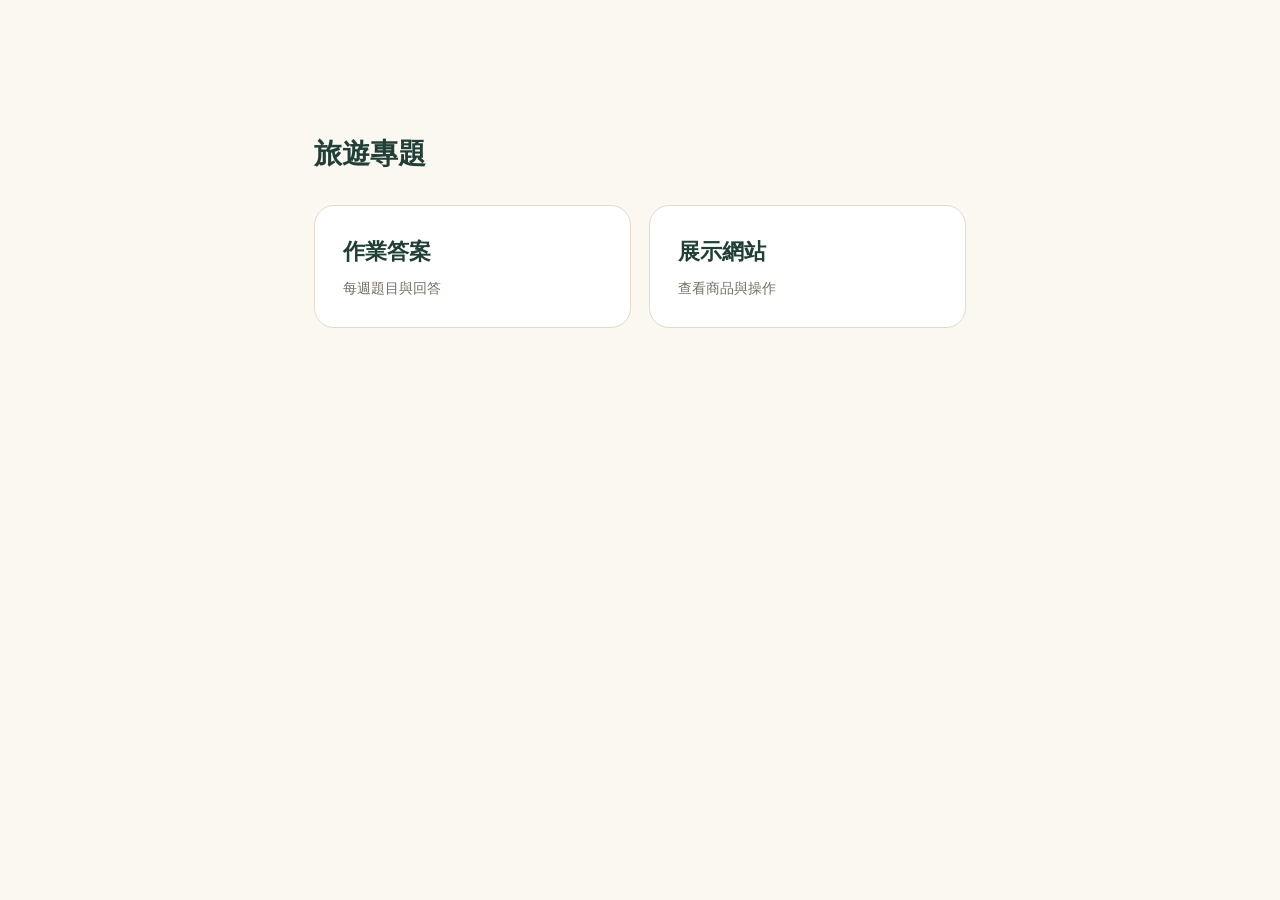
==== commit d960bef7: "精簡共用入口為作業答案與展示網站，移除細項說明與重複舊草圖" ====
--- a/作業區/獨立展示/index.html
+++ b/作業區/獨立展示/index.html
@@ -1,28 +1,16 @@
 <!doctype html>
 <html lang="zh-Hant">
 <head>
-  <!-- 中文說明：組員入口只提供資料夾導覽，不在這裡放商品或複製應用程式。 -->
+  <!-- 中文說明：只提供兩個組員入口；技術資料從對應作業題目查閱。 -->
   <meta charset="utf-8"><meta name="viewport" content="width=device-width,initial-scale=1">
-  <title>先看這裡｜獨立展示資料夾導覽</title>
-  <link rel="stylesheet" href="02_前端程式碼/style.css">
+  <title>旅遊專題</title>
   <style>
-    /* 中文說明：四類工作分成四張卡，手機單欄；詳細副檔名說明預設收起。 */
-    .folder-main{max-width:1000px;margin:auto;padding:45px 24px}.folder-main h1{font-size:30px;margin:10px 0}.folder-grid{display:grid;grid-template-columns:repeat(2,minmax(0,1fr));gap:18px;margin:28px 0}.folder-card{background:#fff;border:1px solid var(--line);border-radius:22px;padding:25px}.folder-card h2{font-size:20px;margin:0 0 10px}.folder-card p{font-size:14px;color:var(--muted)}.folder-path{display:block;font-size:13px;color:var(--green);margin:14px 0;overflow-wrap:anywhere}.folder-card a{display:inline-block;margin:5px 12px 5px 0}.folder-help{border-top:1px solid var(--line);padding:16px 0;font-size:14px}.folder-help summary{cursor:pointer;font-weight:700}.folder-help p{line-height:1.9}.folder-note{font-size:13px;color:var(--muted)}@media(max-width:650px){.folder-grid{grid-template-columns:1fr}.folder-main{padding:28px 18px}}
+    /* 中文說明：兩個大按鈕，電腦並排、手機單欄。 */
+    *{box-sizing:border-box}body{margin:0;background:#fbf7f1;color:#213f36;font:16px/1.6 "Microsoft JhengHei",sans-serif}main{max-width:700px;margin:12vh auto;padding:24px}h1{font-size:28px;margin:0 0 28px}nav{display:grid;grid-template-columns:1fr 1fr;gap:18px}a{display:block;padding:28px;background:white;border:1px solid #e6d8ca;border-radius:20px;color:inherit;text-decoration:none}a:hover{border-color:#c85638}a:focus-visible{outline:3px solid #c85638;outline-offset:4px}strong{display:block;font-size:22px}span{display:block;font-size:14px;color:#756f65;margin-top:8px}@media(max-width:520px){main{margin:5vh auto}nav{grid-template-columns:1fr}}
   </style>
 </head>
-<body>
-  <main class="folder-main">
-    <p class="eyebrow">組員共用入口</p>
-    <h1>先看這裡</h1>
-    <p class="muted">看網站、改程式、改資料、看圖表，分開找。</p>
-    <div class="folder-grid">
-      <section class="folder-card"><h2>01 看展示網頁</h2><p>查看首頁、商品卡與商品詳情。</p><code class="folder-path">01_展示網頁/</code><a class="primary" href="01_展示網頁/index.html">打開展示網站 →</a></section>
-      <section class="folder-card"><h2>02 找前端程式</h2><p>models.js：物件<br>app.js：操作流程<br>style.css：配色與排版</p><code class="folder-path">02_前端程式碼/</code><a href="02_前端程式碼/README.md">看檔案分工</a></section>
-      <section class="folder-card"><h2>03 修改範例行程</h2><p>50 筆虛構套裝行程、10 家範例旅行社、150 筆日期報價。</p><code class="folder-path">03_範例資料/</code><a href="03_範例資料/sample-tours.js">查看行程資料</a></section>
-      <section class="folder-card"><h2>04 看 UML 與上台說明</h2><p>每一種圖的說明頁、圖片與原稿放在同一個資料夾。</p><code class="folder-path">04_UML圖表/</code><a href="04_UML圖表/01_程式流程/flow.html">程式流程</a><a href="04_UML圖表/02_商品類別/objects.html">商品類別</a><a href="04_UML圖表/03_MVC循序/sequence.html">MVC 循序</a></section>
-    </div>
-    <details class="folder-help"><summary>這些副檔名是什麼？</summary><p><strong>.html</strong> 是網頁；<strong>.js</strong> 是程式或資料；<strong>.css</strong> 是配色與排版。<br><strong>.puml</strong> 是可修改的 UML 原稿；<strong>.svg</strong> 是產生後的圖片；<strong>README.md</strong> 是資料夾說明。</p></details>
-    <p class="folder-note">目前是前端展示與課堂用圖表；後端及外部 AI 尚未接入。</p>
-  </main>
-</body>
+<body><main><h1>旅遊專題</h1><nav aria-label="專題入口">
+  <a href="../作業比照表.html"><strong>作業答案</strong><span>每週題目與回答</span></a>
+  <a href="01_展示網頁/index.html"><strong>展示網站</strong><span>查看商品與操作</span></a>
+</nav></main></body>
 </html>
